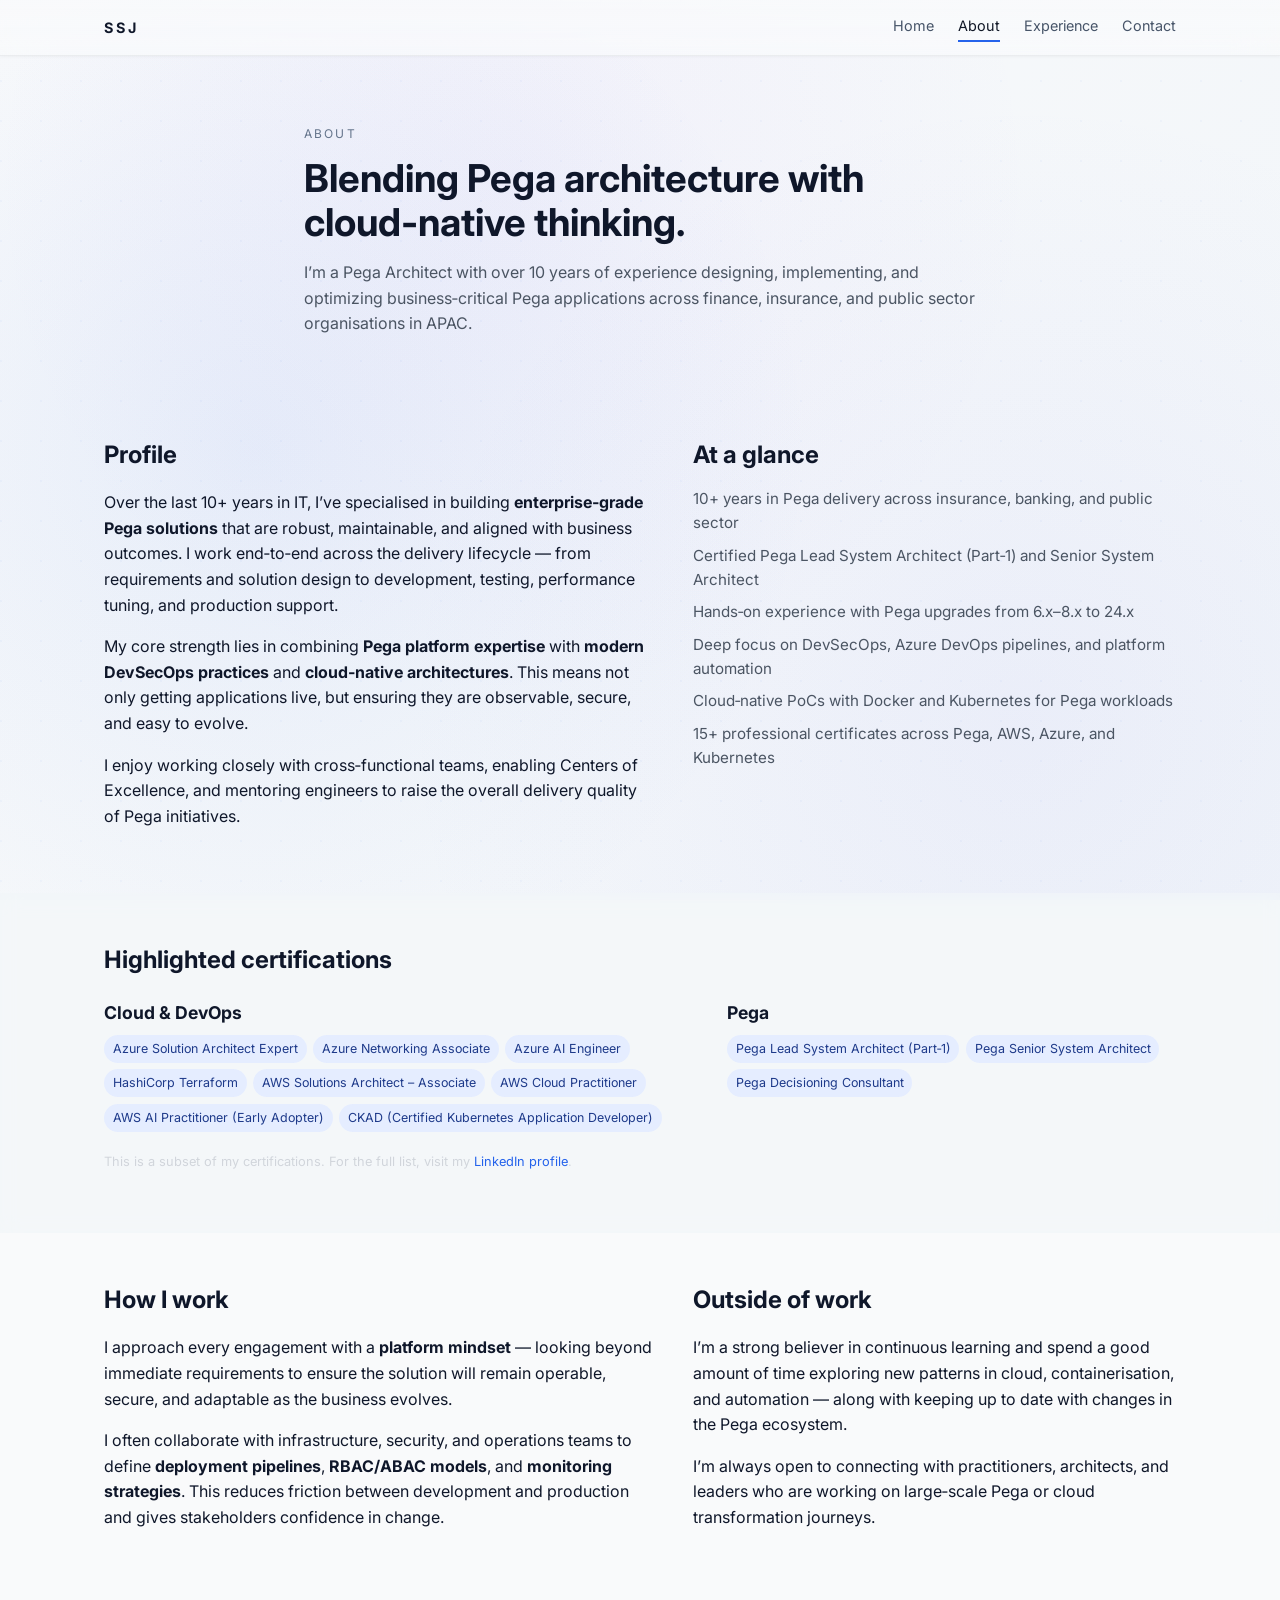
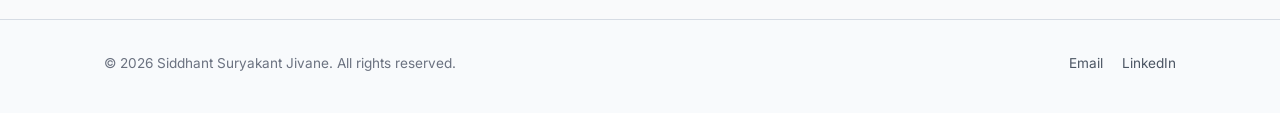
==== about.html @ ede344cb "Add files via upload ok" ====
<!DOCTYPE html>
<html lang="en">
  <head>
    <meta charset="UTF-8" />
    <meta name="viewport" content="width=device-width, initial-scale=1.0" />
    <title>About | Siddhant Suryakant Jivane</title>
    <meta
      name="description"
      content="Learn more about Siddhant Suryakant Jivane, a Pega Architect specializing in enterprise Pega, DevSecOps, and cloud-native architectures."
    />
    <link rel="icon" type="image/png" href="assets/favicon.png" />
    <link rel="preconnect" href="https://fonts.googleapis.com" />
    <link rel="preconnect" href="https://fonts.gstatic.com" crossorigin />
    <link
      href="https://fonts.googleapis.com/css2?family=Inter:wght@300;400;500;600;700&display=swap"
      rel="stylesheet"
    />
    <link rel="stylesheet" href="styles.css" />
  </head>
  <body>
    <header class="site-header">
      <div class="container nav-container">
        <a href="index.html" class="logo">SSJ</a>
        <nav class="nav">
          <a href="index.html" class="nav-link">Home</a>
          <a href="about.html" class="nav-link active">About</a>
          <a href="experience.html" class="nav-link">Experience</a>
          <a href="contact.html" class="nav-link">Contact</a>
        </nav>
      </div>
    </header>

    <main>
      <section class="page-hero">
        <div class="container narrow">
          <p class="eyebrow">About</p>
          <h1>Blending Pega architecture with cloud‑native thinking.</h1>
          <p class="lead">
            I’m a Pega Architect with over 10 years of experience designing, implementing,
            and optimizing business‑critical Pega applications across finance, insurance,
            and public sector organisations in APAC.
          </p>
        </div>
      </section>

      <section class="section">
        <div class="container two-column">
          <div>
            <h2>Profile</h2>
            <p>
              Over the last 10+ years in IT, I’ve specialised in building
              <strong>enterprise‑grade Pega solutions</strong> that are robust,
              maintainable, and aligned with business outcomes. I work end‑to‑end across
              the delivery lifecycle — from requirements and solution design to
              development, testing, performance tuning, and production support.
            </p>
            <p>
              My core strength lies in combining <strong>Pega platform expertise</strong>
              with <strong>modern DevSecOps practices</strong> and
              <strong>cloud‑native architectures</strong>. This means not only getting
              applications live, but ensuring they are observable, secure, and easy to
              evolve.
            </p>
            <p>
              I enjoy working closely with cross‑functional teams, enabling Centers of
              Excellence, and mentoring engineers to raise the overall delivery quality of
              Pega initiatives.
            </p>
          </div>
          <div>
            <h2>At a glance</h2>
            <ul class="key-list">
              <li>10+ years in Pega delivery across insurance, banking, and public sector</li>
              <li>Certified Pega Lead System Architect (Part‑1) and Senior System Architect</li>
              <li>Hands‑on experience with Pega upgrades from 6.x–8.x to 24.x</li>
              <li>Deep focus on DevSecOps, Azure DevOps pipelines, and platform automation</li>
              <li>Cloud‑native PoCs with Docker and Kubernetes for Pega workloads</li>
              <li>15+ professional certificates across Pega, AWS, Azure, and Kubernetes</li>
            </ul>
          </div>
        </div>
      </section>

      <section class="section section-alt">
        <div class="container">
          <h2>Highlighted certifications</h2>
          <div class="badge-grid">
            <div class="badge-group">
              <h3>Cloud & DevOps</h3>
              <ul class="badge-list">
                <li>Azure Solution Architect Expert</li>
                <li>Azure Networking Associate</li>
                <li>Azure AI Engineer</li>
                <li>HashiCorp Terraform</li>
                <li>AWS Solutions Architect – Associate</li>
                <li>AWS Cloud Practitioner</li>
                <li>AWS AI Practitioner (Early Adopter)</li>
                <li>CKAD (Certified Kubernetes Application Developer)</li>
              </ul>
            </div>
            <div class="badge-group">
              <h3>Pega</h3>
              <ul class="badge-list">
                <li>Pega Lead System Architect (Part‑1)</li>
                <li>Pega Senior System Architect</li>
                <li>Pega Decisioning Consultant</li>
              </ul>
            </div>
          </div>
          <p class="small-note">
            This is a subset of my certifications. For the full list, visit my
            <a
              href="https://www.linkedin.com/in/siddhant-suryakant-jivane-pega-cloud/"
              target="_blank"
              rel="noreferrer"
              >LinkedIn profile</a
            >.
          </p>
        </div>
      </section>

      <section class="section">
        <div class="container two-column">
          <div>
            <h2>How I work</h2>
            <p>
              I approach every engagement with a <strong>platform mindset</strong> —
              looking beyond immediate requirements to ensure the solution will remain
              operable, secure, and adaptable as the business evolves.
            </p>
            <p>
              I often collaborate with infrastructure, security, and operations teams to
              define <strong>deployment pipelines</strong>, <strong>RBAC/ABAC models</strong>,
              and <strong>monitoring strategies</strong>. This reduces friction between
              development and production and gives stakeholders confidence in change.
            </p>
          </div>
          <div>
            <h2>Outside of work</h2>
            <p>
              I’m a strong believer in continuous learning and spend a good amount of time
              exploring new patterns in cloud, containerisation, and automation — along
              with keeping up to date with changes in the Pega ecosystem.
            </p>
            <p>
              I’m always open to connecting with practitioners, architects, and leaders who
              are working on large‑scale Pega or cloud transformation journeys.
            </p>
          </div>
        </div>
      </section>
    </main>

    <footer class="site-footer">
      <div class="container footer-content">
        <p>© <span id="year"></span> Siddhant Suryakant Jivane. All rights reserved.</p>
        <div class="footer-links">
          <a href="mailto:siddhant1jivane@gmail.com" class="footer-link">Email</a>
          <a
            href="https://www.linkedin.com/in/siddhant-suryakant-jivane-pega-cloud/"
            target="_blank"
            rel="noreferrer"
            class="footer-link"
            >LinkedIn</a
          >
        </div>
      </div>
      <script>
        document.getElementById("year").textContent = new Date().getFullYear();
      </script>
    </footer>
    <script src="animations.js"></script>
  </body>
  </html>
---- styles.css ----
*,
*::before,
*::after {
  box-sizing: border-box;
}

html {
  scroll-behavior: smooth;
}

html,
body {
  margin: 0;
  padding: 0;
}

/* Respect user's motion preferences */
@media (prefers-reduced-motion: reduce) {
  *,
  *::before,
  *::after {
    animation-duration: 0.01ms !important;
    animation-iteration-count: 1 !important;
    transition-duration: 0.01ms !important;
  }
  
  html {
    scroll-behavior: auto;
  }
  
  body::before,
  body::after {
    animation: none !important;
  }
}

body {
  font-family: 'Inter', system-ui, -apple-system, BlinkMacSystemFont, 'Segoe UI',
    sans-serif;
  color: #0f172a;
  background-color: #f9fafb;
  line-height: 1.6;
  position: relative;
  overflow-x: hidden;
}

/* Animated gradient mesh background */
body::before {
  content: '';
  position: fixed;
  top: 0;
  left: 0;
  width: 100%;
  height: 100%;
  z-index: -1;
  background: 
    radial-gradient(circle at 20% 50%, rgba(37, 99, 235, 0.08) 0%, transparent 50%),
    radial-gradient(circle at 80% 80%, rgba(99, 102, 241, 0.06) 0%, transparent 50%),
    radial-gradient(circle at 40% 20%, rgba(139, 92, 246, 0.05) 0%, transparent 50%),
    linear-gradient(135deg, #f9fafb 0%, #f1f5f9 100%);
  background-size: 100% 100%;
  animation: gradientShift 15s ease infinite;
  opacity: 1;
}

@keyframes gradientShift {
  0%, 100% {
    background-position: 0% 50%;
  }
  50% {
    background-position: 100% 50%;
  }
}

/* Subtle animated dots pattern overlay */
body::after {
  content: '';
  position: fixed;
  top: 0;
  left: 0;
  width: 100%;
  height: 100%;
  z-index: -1;
  background-image: 
    radial-gradient(circle at 1px 1px, rgba(37, 99, 235, 0.03) 1px, transparent 0);
  background-size: 40px 40px;
  animation: patternMove 20s linear infinite;
  pointer-events: none;
}

@keyframes patternMove {
  0% {
    transform: translate(0, 0);
  }
  100% {
    transform: translate(40px, 40px);
  }
}

a {
  color: #2563eb;
  text-decoration: none;
}

a:hover {
  text-decoration: underline;
}

.container {
  max-width: 1120px;
  margin: 0 auto;
  padding: 0 1.5rem;
}

.site-header {
  position: sticky;
  top: 0;
  z-index: 20;
  backdrop-filter: blur(20px) saturate(180%);
  background: linear-gradient(to bottom, rgba(249, 250, 251, 0.85), rgba(249, 250, 251, 0.75));
  border-bottom: 1px solid rgba(15, 23, 42, 0.06);
  animation: slideInLeft 0.5s ease-out;
  box-shadow: 0 1px 3px rgba(15, 23, 42, 0.04);
}

.nav-container {
  display: flex;
  align-items: center;
  justify-content: space-between;
  padding: 0.85rem 1.5rem;
}

.logo {
  font-weight: 700;
  letter-spacing: 0.2em;
  font-size: 0.9rem;
  text-transform: uppercase;
  color: #0f172a;
  transition: transform 0.2s ease-out, color 0.2s ease-out;
  text-decoration: none;
}

.logo:hover {
  transform: scale(1.05);
  color: #2563eb;
}

.nav {
  display: flex;
  align-items: center;
  gap: 1.5rem;
}

.nav-link {
  font-size: 0.9rem;
  color: #475569;
  padding-bottom: 0.2rem;
  border-bottom: 2px solid transparent;
  transition: color 0.2s ease-out, border-color 0.2s ease-out;
  position: relative;
}

.nav-link:hover {
  color: #111827;
}

.nav-link.active {
  color: #111827;
  border-bottom-color: #2563eb;
}

.hero {
  padding: 4.5rem 0 3.5rem;
  animation: fadeIn 0.8s ease-out;
}

.hero-grid {
  display: grid;
  grid-template-columns: minmax(0, 3fr) minmax(0, 2.3fr);
  gap: 3rem;
  align-items: flex-start;
}

.eyebrow {
  text-transform: uppercase;
  font-size: 0.75rem;
  letter-spacing: 0.18em;
  color: #64748b;
  margin-bottom: 0.75rem;
}

h1,
h2,
h3 {
  margin: 0 0 0.8rem;
  color: #0f172a;
}

h1 {
  font-size: clamp(2.1rem, 3vw, 2.8rem);
  line-height: 1.15;
}

h2 {
  font-size: 1.5rem;
}

h3 {
  font-size: 1.1rem;
}

.accent {
  color: #2563eb;
}

.hero-subtitle {
  margin-top: 0.8rem;
  color: #4b5563;
}

.hero-avatar-row {
  margin-bottom: 1rem;
}

.avatar {
  width: 112px;
  height: 112px;
  border-radius: 999px;
  border: 3px solid #e5e7eb;
  box-shadow: 0 14px 30px rgba(15, 23, 42, 0.28);
  object-fit: cover;
  animation: scaleIn 0.6s ease-out 0.2s forwards;
  opacity: 0;
  transition: transform 0.3s ease-out, box-shadow 0.3s ease-out;
}

.avatar:hover {
  transform: scale(1.05);
  box-shadow: 0 18px 40px rgba(15, 23, 42, 0.35);
}

.hero-actions {
  margin-top: 1.7rem;
  display: flex;
  flex-wrap: wrap;
  gap: 0.85rem;
}

/* Animation keyframes */
@keyframes fadeInUp {
  from {
    opacity: 0;
    transform: translateY(20px);
  }
  to {
    opacity: 1;
    transform: translateY(0);
  }
}

@keyframes fadeIn {
  from {
    opacity: 0;
  }
  to {
    opacity: 1;
  }
}

@keyframes slideInLeft {
  from {
    opacity: 0;
    transform: translateX(-20px);
  }
  to {
    opacity: 1;
    transform: translateX(0);
  }
}

@keyframes scaleIn {
  from {
    opacity: 0;
    transform: scale(0.95);
  }
  to {
    opacity: 1;
    transform: scale(1);
  }
}

/* Animation classes */
.fade-in-up {
  animation: fadeInUp 0.6s ease-out forwards;
  opacity: 0;
}

.fade-in {
  animation: fadeIn 0.5s ease-out forwards;
  opacity: 0;
}

.slide-in-left {
  animation: slideInLeft 0.5s ease-out forwards;
  opacity: 0;
}

.scale-in {
  animation: scaleIn 0.4s ease-out forwards;
  opacity: 0;
}

/* Scroll-triggered animations */
.animate-on-scroll {
  opacity: 0;
  transform: translateY(30px);
  transition: opacity 0.6s ease-out, transform 0.6s ease-out;
}

.animate-on-scroll.animated {
  opacity: 1;
  transform: translateY(0);
}

/* Stagger delay for grid items */
.animate-on-scroll.delay-1 { transition-delay: 0.1s; }
.animate-on-scroll.delay-2 { transition-delay: 0.2s; }
.animate-on-scroll.delay-3 { transition-delay: 0.3s; }
.animate-on-scroll.delay-4 { transition-delay: 0.4s; }
.animate-on-scroll.delay-5 { transition-delay: 0.5s; }
.animate-on-scroll.delay-6 { transition-delay: 0.6s; }

.btn {
  display: inline-flex;
  align-items: center;
  justify-content: center;
  border-radius: 999px;
  padding: 0.65rem 1.5rem;
  font-size: 0.9rem;
  font-weight: 500;
  border: 1px solid transparent;
  cursor: pointer;
  transition: all 0.3s cubic-bezier(0.4, 0, 0.2, 1);
}

.btn.primary {
  background: linear-gradient(135deg, #2563eb, #1d4ed8);
  color: #f9fafb;
  box-shadow: 0 12px 30px rgba(37, 99, 235, 0.35);
}

.btn.primary:hover {
  box-shadow: 0 18px 40px rgba(37, 99, 235, 0.4);
  transform: translateY(-2px) scale(1.02);
}

.btn.primary:active {
  transform: translateY(0) scale(0.98);
}

.btn.ghost {
  background-color: transparent;
  border-color: rgba(148, 163, 184, 0.6);
  color: #111827;
}

.btn.ghost:hover {
  background-color: rgba(148, 163, 184, 0.12);
  transform: translateY(-1px);
  border-color: rgba(148, 163, 184, 0.8);
}

.btn.ghost:active {
  transform: translateY(0);
}

.btn.full-width {
  width: 100%;
}

.hero-meta {
  margin-top: 1.5rem;
  display: flex;
  flex-wrap: wrap;
  gap: 1.5rem;
  font-size: 0.85rem;
  color: #6b7280;
}

.hero-panel {
  display: flex;
  flex-direction: column;
  gap: 1.25rem;
}

.hero-card {
  background-color: #0f172a;
  color: #e5e7eb;
  border-radius: 1.25rem;
  padding: 1.4rem 1.6rem;
  box-shadow: 0 20px 40px rgba(15, 23, 42, 0.5);
  transition: transform 0.3s ease-out, box-shadow 0.3s ease-out;
  animation: fadeInUp 0.6s ease-out forwards;
  opacity: 0;
}

.hero-card:nth-child(1) {
  animation-delay: 0.3s;
}

.hero-card:nth-child(2) {
  animation-delay: 0.5s;
}

.hero-card:hover {
  transform: translateY(-4px);
  box-shadow: 0 24px 50px rgba(15, 23, 42, 0.6);
}

.hero-card h2,
.hero-card h3 {
  color: #e5e7eb;
  margin-bottom: 0.75rem;
}

.hero-card-accent {
  background: radial-gradient(circle at top left, #1d4ed8, #0f172a);
}

.stack-list {
  list-style: none;
  padding: 0;
  margin: 0;
  font-size: 0.85rem;
}

.stack-list li + li {
  margin-top: 0.4rem;
}

.badge-list {
  list-style: none;
  padding: 0;
  margin: 0.2rem 0 0.75rem;
  display: flex;
  flex-wrap: wrap;
  gap: 0.4rem;
}

.badge-list li {
  font-size: 0.78rem;
  padding: 0.25rem 0.55rem;
  border-radius: 999px;
  background-color: rgba(15, 23, 42, 0.22);
  color: #e5e7eb;
  transition: transform 0.2s ease-out, background-color 0.2s ease-out;
  display: inline-block;
}

.badge-list li:hover {
  transform: scale(1.08);
  background-color: rgba(15, 23, 42, 0.3);
}

.hero-card-accent .badge-list li {
  background-color: rgba(15, 23, 42, 0.35);
}

.small-note {
  font-size: 0.8rem;
  color: #d1d5db;
  margin-top: 0.5rem;
}

.section {
  padding: 3rem 0;
}

.section-alt {
  background-color: rgba(241, 245, 249, 0.6);
  backdrop-filter: blur(10px);
  position: relative;
}

.section-header {
  max-width: 640px;
  margin-bottom: 2rem;
}

.section-header p {
  color: #4b5563;
}

.grid-3 {
  display: grid;
  grid-template-columns: repeat(3, minmax(0, 1fr));
  gap: 1.5rem;
  margin-bottom: 1.5rem;
}

.card {
  background-color: rgba(255, 255, 255, 0.85);
  backdrop-filter: blur(10px);
  border-radius: 1rem;
  padding: 1.4rem 1.5rem;
  border: 1px solid rgba(148, 163, 184, 0.3);
  box-shadow: 0 10px 30px rgba(15, 23, 42, 0.04);
  transition: transform 0.3s ease-out, box-shadow 0.3s ease-out, border-color 0.3s ease-out, background-color 0.3s ease-out;
}

.card:hover {
  transform: translateY(-4px);
  box-shadow: 0 16px 40px rgba(15, 23, 42, 0.08);
  border-color: rgba(148, 163, 184, 0.5);
  background-color: rgba(255, 255, 255, 0.95);
}

.card p {
  margin: 0;
  color: #4b5563;
}

.stack-grid {
  display: grid;
  grid-template-columns: repeat(3, minmax(0, 1fr));
  gap: 1rem;
}

.stack-column {
  background-color: rgba(255, 255, 255, 0.85);
  backdrop-filter: blur(10px);
  border-radius: 0.9rem;
  padding: 1rem 1.1rem;
  border: 1px solid rgba(148, 163, 184, 0.35);
  transition: transform 0.3s ease-out, box-shadow 0.3s ease-out, border-color 0.3s ease-out, background-color 0.3s ease-out;
}

.stack-column:hover {
  transform: translateY(-2px);
  box-shadow: 0 8px 24px rgba(15, 23, 42, 0.06);
  border-color: rgba(148, 163, 184, 0.5);
  background-color: rgba(255, 255, 255, 0.95);
}

.stack-column p {
  margin: 0;
  font-size: 0.9rem;
  color: #4b5563;
}

.cta {
  display: flex;
  align-items: center;
  justify-content: space-between;
  gap: 1.5rem;
  background: radial-gradient(circle at top left, #2563eb, #1e40af);
  color: #e5e7eb;
  border-radius: 1.4rem;
  padding: 1.8rem 2rem;
  box-shadow: 0 24px 50px rgba(30, 64, 175, 0.6);
  transition: transform 0.3s ease-out, box-shadow 0.3s ease-out;
}

.cta:hover {
  transform: translateY(-2px);
  box-shadow: 0 28px 60px rgba(30, 64, 175, 0.7);
}

.cta h2 {
  color: #f9fafb;
}

.cta p {
  color: #e5e7eb;
  margin: 0.4rem 0 0;
}

.cta-actions {
  display: flex;
  flex-direction: column;
  gap: 0.6rem;
}

.page-hero {
  padding: 3.5rem 0 2.2rem;
  animation: fadeInUp 0.6s ease-out;
}

.page-hero .lead {
  color: #4b5563;
}

.narrow {
  max-width: 720px;
}

.two-column {
  display: grid;
  grid-template-columns: minmax(0, 1.25fr) minmax(0, 1.1fr);
  gap: 2.5rem;
  align-items: flex-start;
}

.key-list {
  list-style: none;
  padding: 0;
  margin: 0;
  color: #4b5563;
  font-size: 0.95rem;
}

.key-list li + li {
  margin-top: 0.5rem;
}

.badge-grid {
  display: grid;
  grid-template-columns: minmax(0, 2fr) minmax(0, 1.5fr);
  gap: 1.5rem;
  margin-top: 1.2rem;
}

.badge-group h3 {
  margin-bottom: 0.5rem;
}

.badge-group .badge-list li {
  background-color: #e5edff;
  color: #1e3a8a;
  transition: transform 0.2s ease-out, background-color 0.2s ease-out;
}

.badge-group .badge-list li:hover {
  transform: scale(1.08);
  background-color: #dbeafe;
}

.timeline {
  border-left: 2px solid rgba(148, 163, 184, 0.7);
  margin-left: 0.4rem;
  padding-left: 1.6rem;
  display: flex;
  flex-direction: column;
  gap: 1.8rem;
}

.timeline-item {
  position: relative;
  transition: transform 0.3s ease-out;
}

.timeline-item:hover {
  transform: translateX(4px);
}

.timeline-item::before {
  content: '';
  position: absolute;
  left: -1.74rem;
  top: 0.35rem;
  width: 10px;
  height: 10px;
  border-radius: 999px;
  background-color: #2563eb;
  box-shadow: 0 0 0 4px rgba(37, 99, 235, 0.2);
  transition: transform 0.3s ease-out, box-shadow 0.3s ease-out;
}

.timeline-item:hover::before {
  transform: scale(1.3);
  box-shadow: 0 0 0 6px rgba(37, 99, 235, 0.3);
}

.timeline-meta h2 {
  font-size: 1.1rem;
}

.company {
  font-size: 0.95rem;
  color: #374151;
  margin: 0;
}

.duration {
  font-size: 0.85rem;
  color: #6b7280;
  margin: 0.15rem 0 0.5rem;
}

.timeline-content ul {
  margin: 0.2rem 0 0;
  padding-left: 1.1rem;
  color: #4b5563;
}

.timeline-content li + li {
  margin-top: 0.35rem;
}

.education-grid {
  display: grid;
  grid-template-columns: minmax(0, 1.3fr) minmax(0, 1fr);
  gap: 1.2rem;
}

.education-meta {
  margin-top: 0.4rem;
  font-size: 0.85rem;
  color: #6b7280;
}

.contact-list {
  list-style: none;
  padding: 0;
  margin: 0 0 1rem;
}

.contact-list li {
  margin-bottom: 0.7rem;
  font-size: 0.95rem;
}

.label {
  display: block;
  font-size: 0.8rem;
  text-transform: uppercase;
  letter-spacing: 0.16em;
  color: #94a3b8;
  margin-bottom: 0.15rem;
}

.contact-form {
  background-color: rgba(255, 255, 255, 0.85);
  backdrop-filter: blur(10px);
  border-radius: 1rem;
  padding: 1.6rem 1.8rem;
  border: 1px solid rgba(148, 163, 184, 0.4);
  box-shadow: 0 12px 30px rgba(15, 23, 42, 0.06);
  transition: background-color 0.3s ease-out;
}

.contact-form:hover {
  background-color: rgba(255, 255, 255, 0.95);
}

.form-field {
  margin-bottom: 1rem;
}

.form-field label {
  display: block;
  font-size: 0.85rem;
  font-weight: 500;
  color: #374151;
  margin-bottom: 0.25rem;
}

.form-field input,
.form-field textarea {
  width: 100%;
  border-radius: 0.7rem;
  border: 1px solid rgba(148, 163, 184, 0.8);
  padding: 0.55rem 0.75rem;
  font-family: inherit;
  font-size: 0.9rem;
  outline: none;
  transition: border-color 0.15s ease-out, box-shadow 0.15s ease-out;
}

.form-field input:focus,
.form-field textarea:focus {
  border-color: #2563eb;
  box-shadow: 0 0 0 3px rgba(37, 99, 235, 0.15);
  transform: translateY(-1px);
}

.form-field input,
.form-field textarea {
  transition: border-color 0.2s ease-out, box-shadow 0.2s ease-out, transform 0.2s ease-out;
}

.form-hint {
  font-size: 0.8rem;
  color: #6b7280;
  margin-top: 0.5rem;
}

.site-footer {
  border-top: 1px solid rgba(148, 163, 184, 0.35);
  padding: 1.25rem 0 1.5rem;
  background-color: #f8fafc;
  margin-top: 1.5rem;
}

.footer-content {
  display: flex;
  align-items: center;
  justify-content: space-between;
  gap: 1rem;
  font-size: 0.85rem;
  color: #6b7280;
}

.footer-links {
  display: flex;
  gap: 1.2rem;
}

.footer-link {
  color: #4b5563;
}

.footer-link:hover {
  color: #111827;
}

@media (max-width: 900px) {
  .hero-grid {
    grid-template-columns: minmax(0, 1fr);
  }

  .hero-panel {
    order: -1;
  }

  .grid-3 {
    grid-template-columns: repeat(2, minmax(0, 1fr));
  }

  .stack-grid {
    grid-template-columns: repeat(2, minmax(0, 1fr));
  }

  .badge-grid {
    grid-template-columns: minmax(0, 1fr);
  }

  .two-column {
    grid-template-columns: minmax(0, 1fr);
  }

  .cta {
    flex-direction: column;
    align-items: flex-start;
  }
}

@media (max-width: 640px) {
  .nav-container {
    padding-inline: 1.1rem;
  }

  .nav {
    gap: 0.9rem;
  }

  .hero {
    padding-top: 3.2rem;
  }

  .section {
    padding: 2.2rem 0;
  }

  .grid-3 {
    grid-template-columns: minmax(0, 1fr);
  }

  .stack-grid {
    grid-template-columns: minmax(0, 1fr);
  }

  .education-grid {
    grid-template-columns: minmax(0, 1fr);
  }

  .cta {
    padding: 1.4rem 1.5rem;
  }

  .contact-form {
    padding-inline: 1.2rem;
  }

  .footer-content {
    flex-direction: column;
    align-items: flex-start;
  }
}
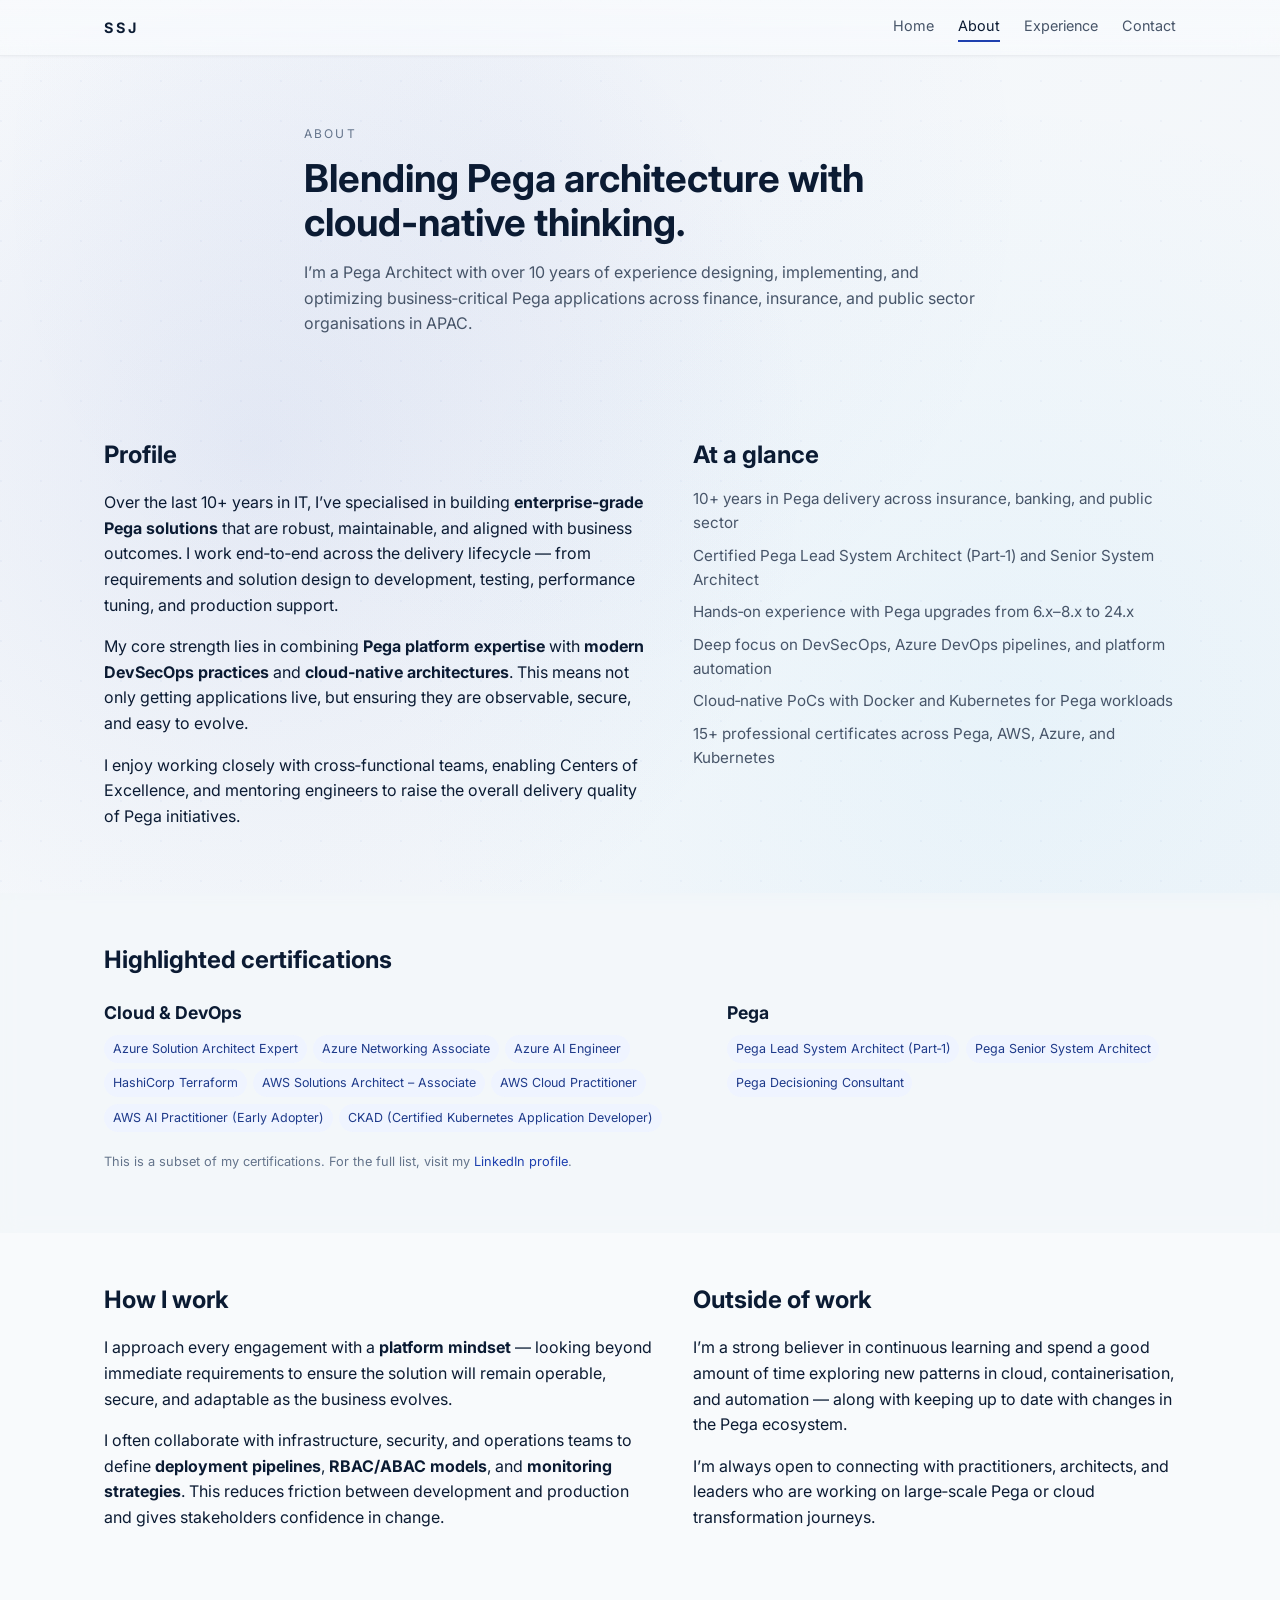
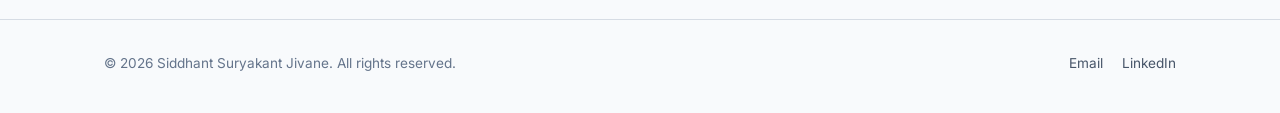
==== commit 6a937ee0: "Add files via upload" ====
--- a/about.html
+++ b/about.html
@@ -1,176 +1,190 @@
-<!DOCTYPE html>
-<html lang="en">
-  <head>
-    <meta charset="UTF-8" />
-    <meta name="viewport" content="width=device-width, initial-scale=1.0" />
-    <title>About | Siddhant Suryakant Jivane</title>
-    <meta
-      name="description"
-      content="Learn more about Siddhant Suryakant Jivane, a Pega Architect specializing in enterprise Pega, DevSecOps, and cloud-native architectures."
-    />
-    <link rel="icon" type="image/png" href="assets/favicon.png" />
-    <link rel="preconnect" href="https://fonts.googleapis.com" />
-    <link rel="preconnect" href="https://fonts.gstatic.com" crossorigin />
-    <link
-      href="https://fonts.googleapis.com/css2?family=Inter:wght@300;400;500;600;700&display=swap"
-      rel="stylesheet"
-    />
-    <link rel="stylesheet" href="styles.css" />
-  </head>
-  <body>
-    <header class="site-header">
-      <div class="container nav-container">
-        <a href="index.html" class="logo">SSJ</a>
-        <nav class="nav">
-          <a href="index.html" class="nav-link">Home</a>
-          <a href="about.html" class="nav-link active">About</a>
-          <a href="experience.html" class="nav-link">Experience</a>
-          <a href="contact.html" class="nav-link">Contact</a>
-        </nav>
-      </div>
-    </header>
-
-    <main>
-      <section class="page-hero">
-        <div class="container narrow">
-          <p class="eyebrow">About</p>
-          <h1>Blending Pega architecture with cloud‑native thinking.</h1>
-          <p class="lead">
-            I’m a Pega Architect with over 10 years of experience designing, implementing,
-            and optimizing business‑critical Pega applications across finance, insurance,
-            and public sector organisations in APAC.
-          </p>
-        </div>
-      </section>
-
-      <section class="section">
-        <div class="container two-column">
-          <div>
-            <h2>Profile</h2>
-            <p>
-              Over the last 10+ years in IT, I’ve specialised in building
-              <strong>enterprise‑grade Pega solutions</strong> that are robust,
-              maintainable, and aligned with business outcomes. I work end‑to‑end across
-              the delivery lifecycle — from requirements and solution design to
-              development, testing, performance tuning, and production support.
-            </p>
-            <p>
-              My core strength lies in combining <strong>Pega platform expertise</strong>
-              with <strong>modern DevSecOps practices</strong> and
-              <strong>cloud‑native architectures</strong>. This means not only getting
-              applications live, but ensuring they are observable, secure, and easy to
-              evolve.
-            </p>
-            <p>
-              I enjoy working closely with cross‑functional teams, enabling Centers of
-              Excellence, and mentoring engineers to raise the overall delivery quality of
-              Pega initiatives.
-            </p>
-          </div>
-          <div>
-            <h2>At a glance</h2>
-            <ul class="key-list">
-              <li>10+ years in Pega delivery across insurance, banking, and public sector</li>
-              <li>Certified Pega Lead System Architect (Part‑1) and Senior System Architect</li>
-              <li>Hands‑on experience with Pega upgrades from 6.x–8.x to 24.x</li>
-              <li>Deep focus on DevSecOps, Azure DevOps pipelines, and platform automation</li>
-              <li>Cloud‑native PoCs with Docker and Kubernetes for Pega workloads</li>
-              <li>15+ professional certificates across Pega, AWS, Azure, and Kubernetes</li>
-            </ul>
-          </div>
-        </div>
-      </section>
-
-      <section class="section section-alt">
-        <div class="container">
-          <h2>Highlighted certifications</h2>
-          <div class="badge-grid">
-            <div class="badge-group">
-              <h3>Cloud & DevOps</h3>
-              <ul class="badge-list">
-                <li>Azure Solution Architect Expert</li>
-                <li>Azure Networking Associate</li>
-                <li>Azure AI Engineer</li>
-                <li>HashiCorp Terraform</li>
-                <li>AWS Solutions Architect – Associate</li>
-                <li>AWS Cloud Practitioner</li>
-                <li>AWS AI Practitioner (Early Adopter)</li>
-                <li>CKAD (Certified Kubernetes Application Developer)</li>
-              </ul>
-            </div>
-            <div class="badge-group">
-              <h3>Pega</h3>
-              <ul class="badge-list">
-                <li>Pega Lead System Architect (Part‑1)</li>
-                <li>Pega Senior System Architect</li>
-                <li>Pega Decisioning Consultant</li>
-              </ul>
-            </div>
-          </div>
-          <p class="small-note">
-            This is a subset of my certifications. For the full list, visit my
-            <a
-              href="https://www.linkedin.com/in/siddhant-suryakant-jivane-pega-cloud/"
-              target="_blank"
-              rel="noreferrer"
-              >LinkedIn profile</a
-            >.
-          </p>
-        </div>
-      </section>
-
-      <section class="section">
-        <div class="container two-column">
-          <div>
-            <h2>How I work</h2>
-            <p>
-              I approach every engagement with a <strong>platform mindset</strong> —
-              looking beyond immediate requirements to ensure the solution will remain
-              operable, secure, and adaptable as the business evolves.
-            </p>
-            <p>
-              I often collaborate with infrastructure, security, and operations teams to
-              define <strong>deployment pipelines</strong>, <strong>RBAC/ABAC models</strong>,
-              and <strong>monitoring strategies</strong>. This reduces friction between
-              development and production and gives stakeholders confidence in change.
-            </p>
-          </div>
-          <div>
-            <h2>Outside of work</h2>
-            <p>
-              I’m a strong believer in continuous learning and spend a good amount of time
-              exploring new patterns in cloud, containerisation, and automation — along
-              with keeping up to date with changes in the Pega ecosystem.
-            </p>
-            <p>
-              I’m always open to connecting with practitioners, architects, and leaders who
-              are working on large‑scale Pega or cloud transformation journeys.
-            </p>
-          </div>
-        </div>
-      </section>
-    </main>
-
-    <footer class="site-footer">
-      <div class="container footer-content">
-        <p>© <span id="year"></span> Siddhant Suryakant Jivane. All rights reserved.</p>
-        <div class="footer-links">
-          <a href="mailto:siddhant1jivane@gmail.com" class="footer-link">Email</a>
-          <a
-            href="https://www.linkedin.com/in/siddhant-suryakant-jivane-pega-cloud/"
-            target="_blank"
-            rel="noreferrer"
-            class="footer-link"
-            >LinkedIn</a
-          >
-        </div>
-      </div>
-      <script>
-        document.getElementById("year").textContent = new Date().getFullYear();
-      </script>
-    </footer>
-    <script src="animations.js"></script>
-  </body>
-  </html>
-
-
+<!DOCTYPE html>
+<html lang="en">
+  <head>
+    <meta charset="UTF-8" />
+    <meta name="viewport" content="width=device-width, initial-scale=1.0" />
+    <title>About | Siddhant Suryakant Jivane</title>
+    <meta
+      name="description"
+      content="Learn more about Siddhant Suryakant Jivane, a Pega Architect specializing in enterprise Pega, DevSecOps, and cloud-native architectures."
+    />
+    <link rel="canonical" href="https://YOUR-DOMAIN.com/about.html" />
+    <meta name="theme-color" content="#0b1b33" />
+    <meta property="og:type" content="website" />
+    <meta property="og:site_name" content="Siddhant Suryakant Jivane" />
+    <meta property="og:title" content="About | Siddhant Suryakant Jivane" />
+    <meta property="og:description" content="Learn more about Siddhant Suryakant Jivane, a Pega Architect specializing in enterprise Pega, DevSecOps, and cloud-native architectures." />
+    <meta property="og:url" content="https://YOUR-DOMAIN.com/about.html" />
+    <meta property="og:image" content="https://YOUR-DOMAIN.com/assets/og-image.jpg" />
+    <meta property="og:image:alt" content="Portrait of Siddhant Suryakant Jivane" />
+    <meta name="twitter:card" content="summary" />
+    <meta name="twitter:title" content="About | Siddhant Suryakant Jivane" />
+    <meta name="twitter:description" content="Learn more about Siddhant Suryakant Jivane, a Pega Architect specializing in enterprise Pega, DevSecOps, and cloud-native architectures." />
+    <meta name="twitter:image" content="https://YOUR-DOMAIN.com/assets/og-image.jpg" />
+    <link rel="icon" type="image/png" sizes="32x32" href="assets/favicon-32.png" />
+    <link rel="apple-touch-icon" href="assets/apple-touch-icon.png" />
+    <link rel="preconnect" href="https://fonts.googleapis.com" />
+    <link rel="preconnect" href="https://fonts.gstatic.com" crossorigin />
+    <link
+      href="https://fonts.googleapis.com/css2?family=Inter:wght@300;400;500;600;700&display=swap"
+      rel="stylesheet"
+    />
+    <link rel="stylesheet" href="styles.css" />
+  </head>
+  <body>
+    <header class="site-header">
+      <div class="container nav-container">
+        <a href="index.html" class="logo">SSJ</a>
+        <nav class="nav">
+          <a href="index.html" class="nav-link">Home</a>
+          <a href="about.html" class="nav-link active">About</a>
+          <a href="experience.html" class="nav-link">Experience</a>
+          <a href="contact.html" class="nav-link">Contact</a>
+        </nav>
+      </div>
+    </header>
+
+    <main>
+      <section class="page-hero">
+        <div class="container narrow">
+          <p class="eyebrow">About</p>
+          <h1>Blending Pega architecture with cloud‑native thinking.</h1>
+          <p class="lead">
+            I’m a Pega Architect with over 10 years of experience designing, implementing,
+            and optimizing business‑critical Pega applications across finance, insurance,
+            and public sector organisations in APAC.
+          </p>
+        </div>
+      </section>
+
+      <section class="section">
+        <div class="container two-column">
+          <div>
+            <h2>Profile</h2>
+            <p>
+              Over the last 10+ years in IT, I’ve specialised in building
+              <strong>enterprise‑grade Pega solutions</strong> that are robust,
+              maintainable, and aligned with business outcomes. I work end‑to‑end across
+              the delivery lifecycle — from requirements and solution design to
+              development, testing, performance tuning, and production support.
+            </p>
+            <p>
+              My core strength lies in combining <strong>Pega platform expertise</strong>
+              with <strong>modern DevSecOps practices</strong> and
+              <strong>cloud‑native architectures</strong>. This means not only getting
+              applications live, but ensuring they are observable, secure, and easy to
+              evolve.
+            </p>
+            <p>
+              I enjoy working closely with cross‑functional teams, enabling Centers of
+              Excellence, and mentoring engineers to raise the overall delivery quality of
+              Pega initiatives.
+            </p>
+          </div>
+          <div>
+            <h2>At a glance</h2>
+            <ul class="key-list">
+              <li>10+ years in Pega delivery across insurance, banking, and public sector</li>
+              <li>Certified Pega Lead System Architect (Part‑1) and Senior System Architect</li>
+              <li>Hands‑on experience with Pega upgrades from 6.x–8.x to 24.x</li>
+              <li>Deep focus on DevSecOps, Azure DevOps pipelines, and platform automation</li>
+              <li>Cloud‑native PoCs with Docker and Kubernetes for Pega workloads</li>
+              <li>15+ professional certificates across Pega, AWS, Azure, and Kubernetes</li>
+            </ul>
+          </div>
+        </div>
+      </section>
+
+      <section class="section section-alt">
+        <div class="container">
+          <h2>Highlighted certifications</h2>
+          <div class="badge-grid">
+            <div class="badge-group">
+              <h3>Cloud & DevOps</h3>
+              <ul class="badge-list">
+                <li>Azure Solution Architect Expert</li>
+                <li>Azure Networking Associate</li>
+                <li>Azure AI Engineer</li>
+                <li>HashiCorp Terraform</li>
+                <li>AWS Solutions Architect – Associate</li>
+                <li>AWS Cloud Practitioner</li>
+                <li>AWS AI Practitioner (Early Adopter)</li>
+                <li>CKAD (Certified Kubernetes Application Developer)</li>
+              </ul>
+            </div>
+            <div class="badge-group">
+              <h3>Pega</h3>
+              <ul class="badge-list">
+                <li>Pega Lead System Architect (Part‑1)</li>
+                <li>Pega Senior System Architect</li>
+                <li>Pega Decisioning Consultant</li>
+              </ul>
+            </div>
+          </div>
+          <p class="small-note">
+            This is a subset of my certifications. For the full list, visit my
+            <a
+              href="https://www.linkedin.com/in/siddhant-suryakant-jivane-pega-cloud/"
+              target="_blank"
+              rel="noreferrer"
+              >LinkedIn profile</a
+            >.
+          </p>
+        </div>
+      </section>
+
+      <section class="section">
+        <div class="container two-column">
+          <div>
+            <h2>How I work</h2>
+            <p>
+              I approach every engagement with a <strong>platform mindset</strong> —
+              looking beyond immediate requirements to ensure the solution will remain
+              operable, secure, and adaptable as the business evolves.
+            </p>
+            <p>
+              I often collaborate with infrastructure, security, and operations teams to
+              define <strong>deployment pipelines</strong>, <strong>RBAC/ABAC models</strong>,
+              and <strong>monitoring strategies</strong>. This reduces friction between
+              development and production and gives stakeholders confidence in change.
+            </p>
+          </div>
+          <div>
+            <h2>Outside of work</h2>
+            <p>
+              I’m a strong believer in continuous learning and spend a good amount of time
+              exploring new patterns in cloud, containerisation, and automation — along
+              with keeping up to date with changes in the Pega ecosystem.
+            </p>
+            <p>
+              I’m always open to connecting with practitioners, architects, and leaders who
+              are working on large‑scale Pega or cloud transformation journeys.
+            </p>
+          </div>
+        </div>
+      </section>
+    </main>
+
+    <footer class="site-footer">
+      <div class="container footer-content">
+        <p>© <span id="year"></span> Siddhant Suryakant Jivane. All rights reserved.</p>
+        <div class="footer-links">
+          <a href="mailto:siddhant1jivane@gmail.com" class="footer-link">Email</a>
+          <a
+            href="https://www.linkedin.com/in/siddhant-suryakant-jivane-pega-cloud/"
+            target="_blank"
+            rel="noreferrer"
+            class="footer-link"
+            >LinkedIn</a
+          >
+        </div>
+      </div>
+      <script>
+        document.getElementById("year").textContent = new Date().getFullYear();
+      </script>
+    </footer>
+    <script src="animations.js"></script>
+  </body>
+</html>
+
+
--- a/styles.css
+++ b/styles.css
@@ -1,891 +1,935 @@
-*,
-*::before,
-*::after {
-  box-sizing: border-box;
-}
-
-html {
-  scroll-behavior: smooth;
-}
-
-html,
-body {
-  margin: 0;
-  padding: 0;
-}
-
-/* Respect user's motion preferences */
-@media (prefers-reduced-motion: reduce) {
-  *,
-  *::before,
-  *::after {
-    animation-duration: 0.01ms !important;
-    animation-iteration-count: 1 !important;
-    transition-duration: 0.01ms !important;
-  }
-  
-  html {
-    scroll-behavior: auto;
-  }
-  
-  body::before,
-  body::after {
-    animation: none !important;
-  }
-}
-
-body {
-  font-family: 'Inter', system-ui, -apple-system, BlinkMacSystemFont, 'Segoe UI',
-    sans-serif;
-  color: #0f172a;
-  background-color: #f9fafb;
-  line-height: 1.6;
-  position: relative;
-  overflow-x: hidden;
-}
-
-/* Animated gradient mesh background */
-body::before {
-  content: '';
-  position: fixed;
-  top: 0;
-  left: 0;
-  width: 100%;
-  height: 100%;
-  z-index: -1;
-  background: 
-    radial-gradient(circle at 20% 50%, rgba(37, 99, 235, 0.08) 0%, transparent 50%),
-    radial-gradient(circle at 80% 80%, rgba(99, 102, 241, 0.06) 0%, transparent 50%),
-    radial-gradient(circle at 40% 20%, rgba(139, 92, 246, 0.05) 0%, transparent 50%),
-    linear-gradient(135deg, #f9fafb 0%, #f1f5f9 100%);
-  background-size: 100% 100%;
-  animation: gradientShift 15s ease infinite;
-  opacity: 1;
-}
-
-@keyframes gradientShift {
-  0%, 100% {
-    background-position: 0% 50%;
-  }
-  50% {
-    background-position: 100% 50%;
-  }
-}
-
-/* Subtle animated dots pattern overlay */
-body::after {
-  content: '';
-  position: fixed;
-  top: 0;
-  left: 0;
-  width: 100%;
-  height: 100%;
-  z-index: -1;
-  background-image: 
-    radial-gradient(circle at 1px 1px, rgba(37, 99, 235, 0.03) 1px, transparent 0);
-  background-size: 40px 40px;
-  animation: patternMove 20s linear infinite;
-  pointer-events: none;
-}
-
-@keyframes patternMove {
-  0% {
-    transform: translate(0, 0);
-  }
-  100% {
-    transform: translate(40px, 40px);
-  }
-}
-
-a {
-  color: #2563eb;
-  text-decoration: none;
-}
-
-a:hover {
-  text-decoration: underline;
-}
-
-.container {
-  max-width: 1120px;
-  margin: 0 auto;
-  padding: 0 1.5rem;
-}
-
-.site-header {
-  position: sticky;
-  top: 0;
-  z-index: 20;
-  backdrop-filter: blur(20px) saturate(180%);
-  background: linear-gradient(to bottom, rgba(249, 250, 251, 0.85), rgba(249, 250, 251, 0.75));
-  border-bottom: 1px solid rgba(15, 23, 42, 0.06);
-  animation: slideInLeft 0.5s ease-out;
-  box-shadow: 0 1px 3px rgba(15, 23, 42, 0.04);
-}
-
-.nav-container {
-  display: flex;
-  align-items: center;
-  justify-content: space-between;
-  padding: 0.85rem 1.5rem;
-}
-
-.logo {
-  font-weight: 700;
-  letter-spacing: 0.2em;
-  font-size: 0.9rem;
-  text-transform: uppercase;
-  color: #0f172a;
-  transition: transform 0.2s ease-out, color 0.2s ease-out;
-  text-decoration: none;
-}
-
-.logo:hover {
-  transform: scale(1.05);
-  color: #2563eb;
-}
-
-.nav {
-  display: flex;
-  align-items: center;
-  gap: 1.5rem;
-}
-
-.nav-link {
-  font-size: 0.9rem;
-  color: #475569;
-  padding-bottom: 0.2rem;
-  border-bottom: 2px solid transparent;
-  transition: color 0.2s ease-out, border-color 0.2s ease-out;
-  position: relative;
-}
-
-.nav-link:hover {
-  color: #111827;
-}
-
-.nav-link.active {
-  color: #111827;
-  border-bottom-color: #2563eb;
-}
-
-.hero {
-  padding: 4.5rem 0 3.5rem;
-  animation: fadeIn 0.8s ease-out;
-}
-
-.hero-grid {
-  display: grid;
-  grid-template-columns: minmax(0, 3fr) minmax(0, 2.3fr);
-  gap: 3rem;
-  align-items: flex-start;
-}
-
-.eyebrow {
-  text-transform: uppercase;
-  font-size: 0.75rem;
-  letter-spacing: 0.18em;
-  color: #64748b;
-  margin-bottom: 0.75rem;
-}
-
-h1,
-h2,
-h3 {
-  margin: 0 0 0.8rem;
-  color: #0f172a;
-}
-
-h1 {
-  font-size: clamp(2.1rem, 3vw, 2.8rem);
-  line-height: 1.15;
-}
-
-h2 {
-  font-size: 1.5rem;
-}
-
-h3 {
-  font-size: 1.1rem;
-}
-
-.accent {
-  color: #2563eb;
-}
-
-.hero-subtitle {
-  margin-top: 0.8rem;
-  color: #4b5563;
-}
-
-.hero-avatar-row {
-  margin-bottom: 1rem;
-}
-
-.avatar {
-  width: 112px;
-  height: 112px;
-  border-radius: 999px;
-  border: 3px solid #e5e7eb;
-  box-shadow: 0 14px 30px rgba(15, 23, 42, 0.28);
-  object-fit: cover;
-  animation: scaleIn 0.6s ease-out 0.2s forwards;
-  opacity: 0;
-  transition: transform 0.3s ease-out, box-shadow 0.3s ease-out;
-}
-
-.avatar:hover {
-  transform: scale(1.05);
-  box-shadow: 0 18px 40px rgba(15, 23, 42, 0.35);
-}
-
-.hero-actions {
-  margin-top: 1.7rem;
-  display: flex;
-  flex-wrap: wrap;
-  gap: 0.85rem;
-}
-
-/* Animation keyframes */
-@keyframes fadeInUp {
-  from {
-    opacity: 0;
-    transform: translateY(20px);
-  }
-  to {
-    opacity: 1;
-    transform: translateY(0);
-  }
-}
-
-@keyframes fadeIn {
-  from {
-    opacity: 0;
-  }
-  to {
-    opacity: 1;
-  }
-}
-
-@keyframes slideInLeft {
-  from {
-    opacity: 0;
-    transform: translateX(-20px);
-  }
-  to {
-    opacity: 1;
-    transform: translateX(0);
-  }
-}
-
-@keyframes scaleIn {
-  from {
-    opacity: 0;
-    transform: scale(0.95);
-  }
-  to {
-    opacity: 1;
-    transform: scale(1);
-  }
-}
-
-/* Animation classes */
-.fade-in-up {
-  animation: fadeInUp 0.6s ease-out forwards;
-  opacity: 0;
-}
-
-.fade-in {
-  animation: fadeIn 0.5s ease-out forwards;
-  opacity: 0;
-}
-
-.slide-in-left {
-  animation: slideInLeft 0.5s ease-out forwards;
-  opacity: 0;
-}
-
-.scale-in {
-  animation: scaleIn 0.4s ease-out forwards;
-  opacity: 0;
-}
-
-/* Scroll-triggered animations */
-.animate-on-scroll {
-  opacity: 0;
-  transform: translateY(30px);
-  transition: opacity 0.6s ease-out, transform 0.6s ease-out;
-}
-
-.animate-on-scroll.animated {
-  opacity: 1;
-  transform: translateY(0);
-}
-
-/* Stagger delay for grid items */
-.animate-on-scroll.delay-1 { transition-delay: 0.1s; }
-.animate-on-scroll.delay-2 { transition-delay: 0.2s; }
-.animate-on-scroll.delay-3 { transition-delay: 0.3s; }
-.animate-on-scroll.delay-4 { transition-delay: 0.4s; }
-.animate-on-scroll.delay-5 { transition-delay: 0.5s; }
-.animate-on-scroll.delay-6 { transition-delay: 0.6s; }
-
-.btn {
-  display: inline-flex;
-  align-items: center;
-  justify-content: center;
-  border-radius: 999px;
-  padding: 0.65rem 1.5rem;
-  font-size: 0.9rem;
-  font-weight: 500;
-  border: 1px solid transparent;
-  cursor: pointer;
-  transition: all 0.3s cubic-bezier(0.4, 0, 0.2, 1);
-}
-
-.btn.primary {
-  background: linear-gradient(135deg, #2563eb, #1d4ed8);
-  color: #f9fafb;
-  box-shadow: 0 12px 30px rgba(37, 99, 235, 0.35);
-}
-
-.btn.primary:hover {
-  box-shadow: 0 18px 40px rgba(37, 99, 235, 0.4);
-  transform: translateY(-2px) scale(1.02);
-}
-
-.btn.primary:active {
-  transform: translateY(0) scale(0.98);
-}
-
-.btn.ghost {
-  background-color: transparent;
-  border-color: rgba(148, 163, 184, 0.6);
-  color: #111827;
-}
-
-.btn.ghost:hover {
-  background-color: rgba(148, 163, 184, 0.12);
-  transform: translateY(-1px);
-  border-color: rgba(148, 163, 184, 0.8);
-}
-
-.btn.ghost:active {
-  transform: translateY(0);
-}
-
-.btn.full-width {
-  width: 100%;
-}
-
-.hero-meta {
-  margin-top: 1.5rem;
-  display: flex;
-  flex-wrap: wrap;
-  gap: 1.5rem;
-  font-size: 0.85rem;
-  color: #6b7280;
-}
-
-.hero-panel {
-  display: flex;
-  flex-direction: column;
-  gap: 1.25rem;
-}
-
-.hero-card {
-  background-color: #0f172a;
-  color: #e5e7eb;
-  border-radius: 1.25rem;
-  padding: 1.4rem 1.6rem;
-  box-shadow: 0 20px 40px rgba(15, 23, 42, 0.5);
-  transition: transform 0.3s ease-out, box-shadow 0.3s ease-out;
-  animation: fadeInUp 0.6s ease-out forwards;
-  opacity: 0;
-}
-
-.hero-card:nth-child(1) {
-  animation-delay: 0.3s;
-}
-
-.hero-card:nth-child(2) {
-  animation-delay: 0.5s;
-}
-
-.hero-card:hover {
-  transform: translateY(-4px);
-  box-shadow: 0 24px 50px rgba(15, 23, 42, 0.6);
-}
-
-.hero-card h2,
-.hero-card h3 {
-  color: #e5e7eb;
-  margin-bottom: 0.75rem;
-}
-
-.hero-card-accent {
-  background: radial-gradient(circle at top left, #1d4ed8, #0f172a);
-}
-
-.stack-list {
-  list-style: none;
-  padding: 0;
-  margin: 0;
-  font-size: 0.85rem;
-}
-
-.stack-list li + li {
-  margin-top: 0.4rem;
-}
-
-.badge-list {
-  list-style: none;
-  padding: 0;
-  margin: 0.2rem 0 0.75rem;
-  display: flex;
-  flex-wrap: wrap;
-  gap: 0.4rem;
-}
-
-.badge-list li {
-  font-size: 0.78rem;
-  padding: 0.25rem 0.55rem;
-  border-radius: 999px;
-  background-color: rgba(15, 23, 42, 0.22);
-  color: #e5e7eb;
-  transition: transform 0.2s ease-out, background-color 0.2s ease-out;
-  display: inline-block;
-}
-
-.badge-list li:hover {
-  transform: scale(1.08);
-  background-color: rgba(15, 23, 42, 0.3);
-}
-
-.hero-card-accent .badge-list li {
-  background-color: rgba(15, 23, 42, 0.35);
-}
-
-.small-note {
-  font-size: 0.8rem;
-  color: #d1d5db;
-  margin-top: 0.5rem;
-}
-
-.section {
-  padding: 3rem 0;
-}
-
-.section-alt {
-  background-color: rgba(241, 245, 249, 0.6);
-  backdrop-filter: blur(10px);
-  position: relative;
-}
-
-.section-header {
-  max-width: 640px;
-  margin-bottom: 2rem;
-}
-
-.section-header p {
-  color: #4b5563;
-}
-
-.grid-3 {
-  display: grid;
-  grid-template-columns: repeat(3, minmax(0, 1fr));
-  gap: 1.5rem;
-  margin-bottom: 1.5rem;
-}
-
-.card {
-  background-color: rgba(255, 255, 255, 0.85);
-  backdrop-filter: blur(10px);
-  border-radius: 1rem;
-  padding: 1.4rem 1.5rem;
-  border: 1px solid rgba(148, 163, 184, 0.3);
-  box-shadow: 0 10px 30px rgba(15, 23, 42, 0.04);
-  transition: transform 0.3s ease-out, box-shadow 0.3s ease-out, border-color 0.3s ease-out, background-color 0.3s ease-out;
-}
-
-.card:hover {
-  transform: translateY(-4px);
-  box-shadow: 0 16px 40px rgba(15, 23, 42, 0.08);
-  border-color: rgba(148, 163, 184, 0.5);
-  background-color: rgba(255, 255, 255, 0.95);
-}
-
-.card p {
-  margin: 0;
-  color: #4b5563;
-}
-
-.stack-grid {
-  display: grid;
-  grid-template-columns: repeat(3, minmax(0, 1fr));
-  gap: 1rem;
-}
-
-.stack-column {
-  background-color: rgba(255, 255, 255, 0.85);
-  backdrop-filter: blur(10px);
-  border-radius: 0.9rem;
-  padding: 1rem 1.1rem;
-  border: 1px solid rgba(148, 163, 184, 0.35);
-  transition: transform 0.3s ease-out, box-shadow 0.3s ease-out, border-color 0.3s ease-out, background-color 0.3s ease-out;
-}
-
-.stack-column:hover {
-  transform: translateY(-2px);
-  box-shadow: 0 8px 24px rgba(15, 23, 42, 0.06);
-  border-color: rgba(148, 163, 184, 0.5);
-  background-color: rgba(255, 255, 255, 0.95);
-}
-
-.stack-column p {
-  margin: 0;
-  font-size: 0.9rem;
-  color: #4b5563;
-}
-
-.cta {
-  display: flex;
-  align-items: center;
-  justify-content: space-between;
-  gap: 1.5rem;
-  background: radial-gradient(circle at top left, #2563eb, #1e40af);
-  color: #e5e7eb;
-  border-radius: 1.4rem;
-  padding: 1.8rem 2rem;
-  box-shadow: 0 24px 50px rgba(30, 64, 175, 0.6);
-  transition: transform 0.3s ease-out, box-shadow 0.3s ease-out;
-}
-
-.cta:hover {
-  transform: translateY(-2px);
-  box-shadow: 0 28px 60px rgba(30, 64, 175, 0.7);
-}
-
-.cta h2 {
-  color: #f9fafb;
-}
-
-.cta p {
-  color: #e5e7eb;
-  margin: 0.4rem 0 0;
-}
-
-.cta-actions {
-  display: flex;
-  flex-direction: column;
-  gap: 0.6rem;
-}
-
-.page-hero {
-  padding: 3.5rem 0 2.2rem;
-  animation: fadeInUp 0.6s ease-out;
-}
-
-.page-hero .lead {
-  color: #4b5563;
-}
-
-.narrow {
-  max-width: 720px;
-}
-
-.two-column {
-  display: grid;
-  grid-template-columns: minmax(0, 1.25fr) minmax(0, 1.1fr);
-  gap: 2.5rem;
-  align-items: flex-start;
-}
-
-.key-list {
-  list-style: none;
-  padding: 0;
-  margin: 0;
-  color: #4b5563;
-  font-size: 0.95rem;
-}
-
-.key-list li + li {
-  margin-top: 0.5rem;
-}
-
-.badge-grid {
-  display: grid;
-  grid-template-columns: minmax(0, 2fr) minmax(0, 1.5fr);
-  gap: 1.5rem;
-  margin-top: 1.2rem;
-}
-
-.badge-group h3 {
-  margin-bottom: 0.5rem;
-}
-
-.badge-group .badge-list li {
-  background-color: #e5edff;
-  color: #1e3a8a;
-  transition: transform 0.2s ease-out, background-color 0.2s ease-out;
-}
-
-.badge-group .badge-list li:hover {
-  transform: scale(1.08);
-  background-color: #dbeafe;
-}
-
-.timeline {
-  border-left: 2px solid rgba(148, 163, 184, 0.7);
-  margin-left: 0.4rem;
-  padding-left: 1.6rem;
-  display: flex;
-  flex-direction: column;
-  gap: 1.8rem;
-}
-
-.timeline-item {
-  position: relative;
-  transition: transform 0.3s ease-out;
-}
-
-.timeline-item:hover {
-  transform: translateX(4px);
-}
-
-.timeline-item::before {
-  content: '';
-  position: absolute;
-  left: -1.74rem;
-  top: 0.35rem;
-  width: 10px;
-  height: 10px;
-  border-radius: 999px;
-  background-color: #2563eb;
-  box-shadow: 0 0 0 4px rgba(37, 99, 235, 0.2);
-  transition: transform 0.3s ease-out, box-shadow 0.3s ease-out;
-}
-
-.timeline-item:hover::before {
-  transform: scale(1.3);
-  box-shadow: 0 0 0 6px rgba(37, 99, 235, 0.3);
-}
-
-.timeline-meta h2 {
-  font-size: 1.1rem;
-}
-
-.company {
-  font-size: 0.95rem;
-  color: #374151;
-  margin: 0;
-}
-
-.duration {
-  font-size: 0.85rem;
-  color: #6b7280;
-  margin: 0.15rem 0 0.5rem;
-}
-
-.timeline-content ul {
-  margin: 0.2rem 0 0;
-  padding-left: 1.1rem;
-  color: #4b5563;
-}
-
-.timeline-content li + li {
-  margin-top: 0.35rem;
-}
-
-.education-grid {
-  display: grid;
-  grid-template-columns: minmax(0, 1.3fr) minmax(0, 1fr);
-  gap: 1.2rem;
-}
-
-.education-meta {
-  margin-top: 0.4rem;
-  font-size: 0.85rem;
-  color: #6b7280;
-}
-
-.contact-list {
-  list-style: none;
-  padding: 0;
-  margin: 0 0 1rem;
-}
-
-.contact-list li {
-  margin-bottom: 0.7rem;
-  font-size: 0.95rem;
-}
-
-.label {
-  display: block;
-  font-size: 0.8rem;
-  text-transform: uppercase;
-  letter-spacing: 0.16em;
-  color: #94a3b8;
-  margin-bottom: 0.15rem;
-}
-
-.contact-form {
-  background-color: rgba(255, 255, 255, 0.85);
-  backdrop-filter: blur(10px);
-  border-radius: 1rem;
-  padding: 1.6rem 1.8rem;
-  border: 1px solid rgba(148, 163, 184, 0.4);
-  box-shadow: 0 12px 30px rgba(15, 23, 42, 0.06);
-  transition: background-color 0.3s ease-out;
-}
-
-.contact-form:hover {
-  background-color: rgba(255, 255, 255, 0.95);
-}
-
-.form-field {
-  margin-bottom: 1rem;
-}
-
-.form-field label {
-  display: block;
-  font-size: 0.85rem;
-  font-weight: 500;
-  color: #374151;
-  margin-bottom: 0.25rem;
-}
-
-.form-field input,
-.form-field textarea {
-  width: 100%;
-  border-radius: 0.7rem;
-  border: 1px solid rgba(148, 163, 184, 0.8);
-  padding: 0.55rem 0.75rem;
-  font-family: inherit;
-  font-size: 0.9rem;
-  outline: none;
-  transition: border-color 0.15s ease-out, box-shadow 0.15s ease-out;
-}
-
-.form-field input:focus,
-.form-field textarea:focus {
-  border-color: #2563eb;
-  box-shadow: 0 0 0 3px rgba(37, 99, 235, 0.15);
-  transform: translateY(-1px);
-}
-
-.form-field input,
-.form-field textarea {
-  transition: border-color 0.2s ease-out, box-shadow 0.2s ease-out, transform 0.2s ease-out;
-}
-
-.form-hint {
-  font-size: 0.8rem;
-  color: #6b7280;
-  margin-top: 0.5rem;
-}
-
-.site-footer {
-  border-top: 1px solid rgba(148, 163, 184, 0.35);
-  padding: 1.25rem 0 1.5rem;
-  background-color: #f8fafc;
-  margin-top: 1.5rem;
-}
-
-.footer-content {
-  display: flex;
-  align-items: center;
-  justify-content: space-between;
-  gap: 1rem;
-  font-size: 0.85rem;
-  color: #6b7280;
-}
-
-.footer-links {
-  display: flex;
-  gap: 1.2rem;
-}
-
-.footer-link {
-  color: #4b5563;
-}
-
-.footer-link:hover {
-  color: #111827;
-}
-
-@media (max-width: 900px) {
-  .hero-grid {
-    grid-template-columns: minmax(0, 1fr);
-  }
-
-  .hero-panel {
-    order: -1;
-  }
-
-  .grid-3 {
-    grid-template-columns: repeat(2, minmax(0, 1fr));
-  }
-
-  .stack-grid {
-    grid-template-columns: repeat(2, minmax(0, 1fr));
-  }
-
-  .badge-grid {
-    grid-template-columns: minmax(0, 1fr);
-  }
-
-  .two-column {
-    grid-template-columns: minmax(0, 1fr);
-  }
-
-  .cta {
-    flex-direction: column;
-    align-items: flex-start;
-  }
-}
-
-@media (max-width: 640px) {
-  .nav-container {
-    padding-inline: 1.1rem;
-  }
-
-  .nav {
-    gap: 0.9rem;
-  }
-
-  .hero {
-    padding-top: 3.2rem;
-  }
-
-  .section {
-    padding: 2.2rem 0;
-  }
-
-  .grid-3 {
-    grid-template-columns: minmax(0, 1fr);
-  }
-
-  .stack-grid {
-    grid-template-columns: minmax(0, 1fr);
-  }
-
-  .education-grid {
-    grid-template-columns: minmax(0, 1fr);
-  }
-
-  .cta {
-    padding: 1.4rem 1.5rem;
-  }
-
-  .contact-form {
-    padding-inline: 1.2rem;
-  }
-
-  .footer-content {
-    flex-direction: column;
-    align-items: flex-start;
-  }
-}
-
-
+/* Palette: refined enterprise blue */
+:root {
+  --navy: #0b1b33;
+  --navy-2: #13294b;
+  --blue: #1e40af;
+  --blue-hover: #1e3a8a;
+  --sky: #38bdf8;
+  --bg: #f8fafc;
+  --bg-alt: #f1f5f9;
+  --text-2: #475569;
+  --text-3: #64748b;
+  --on-dark: #e2e8f0;
+  --on-dark-muted: #94a3b8;
+  --blue-tint: #eff4ff;
+  --blue-tint-2: #dbe6fe;
+}
+
+a:focus-visible,
+.btn:focus-visible {
+  outline: 2px solid var(--blue);
+  outline-offset: 3px;
+}
+
+.hero-card a:focus-visible,
+.cta .btn:focus-visible {
+  outline-color: var(--sky);
+}
+
+*,
+*::before,
+*::after {
+  box-sizing: border-box;
+}
+
+html {
+  scroll-behavior: smooth;
+}
+
+html,
+body {
+  margin: 0;
+  padding: 0;
+}
+
+/* Respect user's motion preferences */
+@media (prefers-reduced-motion: reduce) {
+  *,
+  *::before,
+  *::after {
+    animation-duration: 0.01ms !important;
+    animation-iteration-count: 1 !important;
+    transition-duration: 0.01ms !important;
+  }
+  
+  html {
+    scroll-behavior: auto;
+  }
+  
+  body::before,
+  body::after {
+    animation: none !important;
+  }
+}
+
+body {
+  font-family: 'Inter', system-ui, -apple-system, BlinkMacSystemFont, 'Segoe UI',
+    sans-serif;
+  color: var(--navy);
+  background-color: var(--bg);
+  line-height: 1.6;
+  position: relative;
+  overflow-x: hidden;
+}
+
+/* Animated gradient mesh background */
+body::before {
+  content: '';
+  position: fixed;
+  top: 0;
+  left: 0;
+  width: 100%;
+  height: 100%;
+  z-index: -1;
+  background: 
+    radial-gradient(circle at 20% 50%, rgba(30, 64, 175, 0.08) 0%, transparent 50%),
+    radial-gradient(circle at 80% 80%, rgba(56, 189, 248, 0.06) 0%, transparent 50%),
+    radial-gradient(circle at 40% 20%, rgba(30, 64, 175, 0.04) 0%, transparent 50%),
+    linear-gradient(135deg, var(--bg) 0%, var(--bg-alt) 100%);
+  background-size: 100% 100%;
+}
+
+/* Subtle animated dots pattern overlay */
+body::after {
+  content: '';
+  position: fixed;
+  top: 0;
+  left: 0;
+  width: 100%;
+  height: 100%;
+  z-index: -1;
+  background-image: 
+    radial-gradient(circle at 1px 1px, rgba(30, 64, 175, 0.03) 1px, transparent 0);
+  background-size: 40px 40px;
+  pointer-events: none;
+}
+
+a {
+  color: var(--blue);
+  text-decoration: none;
+}
+
+a:hover {
+  text-decoration: underline;
+}
+
+.container {
+  max-width: 1120px;
+  margin: 0 auto;
+  padding: 0 1.5rem;
+}
+
+.site-header {
+  position: sticky;
+  top: 0;
+  z-index: 20;
+  backdrop-filter: blur(20px) saturate(180%);
+  background: linear-gradient(to bottom, rgba(248, 250, 252, 0.85), rgba(248, 250, 252, 0.75));
+  border-bottom: 1px solid rgba(11, 27, 51, 0.06);
+  animation: slideInLeft 0.5s ease-out;
+  box-shadow: 0 1px 3px rgba(11, 27, 51, 0.04);
+}
+
+.nav-container {
+  display: flex;
+  align-items: center;
+  justify-content: space-between;
+  padding: 0.85rem 1.5rem;
+}
+
+.logo {
+  font-weight: 700;
+  letter-spacing: 0.2em;
+  font-size: 0.9rem;
+  text-transform: uppercase;
+  color: var(--navy);
+  transition: transform 0.2s ease-out, color 0.2s ease-out;
+  text-decoration: none;
+}
+
+.logo:hover {
+  transform: scale(1.05);
+  color: var(--blue);
+}
+
+.nav {
+  display: flex;
+  align-items: center;
+  gap: 1.5rem;
+}
+
+.nav-link {
+  font-size: 0.9rem;
+  color: var(--text-2);
+  padding-bottom: 0.2rem;
+  border-bottom: 2px solid transparent;
+  transition: color 0.2s ease-out, border-color 0.2s ease-out;
+  position: relative;
+}
+
+.nav-link:hover {
+  color: var(--navy);
+}
+
+.nav-link.active {
+  color: var(--navy);
+  border-bottom-color: var(--blue);
+}
+
+.hero {
+  padding: 4.5rem 0 3.5rem;
+  animation: fadeIn 0.8s ease-out;
+}
+
+.hero-grid {
+  display: grid;
+  grid-template-columns: minmax(0, 3fr) minmax(0, 2.3fr);
+  gap: 3rem;
+  align-items: flex-start;
+}
+
+.eyebrow {
+  text-transform: uppercase;
+  font-size: 0.75rem;
+  letter-spacing: 0.18em;
+  color: var(--text-3);
+  margin-bottom: 0.75rem;
+}
+
+h1,
+h2,
+h3 {
+  margin: 0 0 0.8rem;
+  color: var(--navy);
+}
+
+h1 {
+  font-size: clamp(2.1rem, 3vw, 2.8rem);
+  line-height: 1.15;
+}
+
+h2 {
+  font-size: 1.5rem;
+}
+
+h3 {
+  font-size: 1.1rem;
+}
+
+.accent {
+  color: var(--blue);
+}
+
+.hero-subtitle {
+  margin-top: 0.8rem;
+  color: var(--text-2);
+}
+
+.hero-avatar-row {
+  margin-bottom: 1rem;
+}
+
+.avatar {
+  width: 112px;
+  height: 112px;
+  border-radius: 999px;
+  border: 3px solid #ffffff;
+  box-shadow: 0 4px 14px rgba(11, 27, 51, 0.15);
+  object-fit: cover;
+  animation: scaleIn 0.6s ease-out 0.2s forwards;
+  opacity: 0;
+  transition: transform 0.3s ease-out, box-shadow 0.3s ease-out;
+}
+
+.avatar:hover {
+  transform: scale(1.05);
+  box-shadow: 0 8px 22px rgba(11, 27, 51, 0.2);
+}
+
+.hero-actions {
+  margin-top: 1.7rem;
+  display: flex;
+  flex-wrap: wrap;
+  gap: 0.85rem;
+}
+
+/* Animation keyframes */
+@keyframes fadeInUp {
+  from {
+    opacity: 0;
+    transform: translateY(20px);
+  }
+  to {
+    opacity: 1;
+    transform: translateY(0);
+  }
+}
+
+@keyframes fadeIn {
+  from {
+    opacity: 0;
+  }
+  to {
+    opacity: 1;
+  }
+}
+
+@keyframes slideInLeft {
+  from {
+    opacity: 0;
+    transform: translateX(-20px);
+  }
+  to {
+    opacity: 1;
+    transform: translateX(0);
+  }
+}
+
+@keyframes scaleIn {
+  from {
+    opacity: 0;
+    transform: scale(0.95);
+  }
+  to {
+    opacity: 1;
+    transform: scale(1);
+  }
+}
+
+/* Animation classes */
+.fade-in-up {
+  animation: fadeInUp 0.6s ease-out forwards;
+  opacity: 0;
+}
+
+.fade-in {
+  animation: fadeIn 0.5s ease-out forwards;
+  opacity: 0;
+}
+
+.slide-in-left {
+  animation: slideInLeft 0.5s ease-out forwards;
+  opacity: 0;
+}
+
+.scale-in {
+  animation: scaleIn 0.4s ease-out forwards;
+  opacity: 0;
+}
+
+/* Scroll-triggered animations */
+.animate-on-scroll {
+  opacity: 0;
+  transform: translateY(30px);
+  transition: opacity 0.6s ease-out, transform 0.6s ease-out;
+}
+
+.animate-on-scroll.animated {
+  opacity: 1;
+  transform: translateY(0);
+}
+
+/* Stagger delay for grid items */
+.animate-on-scroll.delay-1 { transition-delay: 0.1s; }
+.animate-on-scroll.delay-2 { transition-delay: 0.2s; }
+.animate-on-scroll.delay-3 { transition-delay: 0.3s; }
+.animate-on-scroll.delay-4 { transition-delay: 0.4s; }
+.animate-on-scroll.delay-5 { transition-delay: 0.5s; }
+.animate-on-scroll.delay-6 { transition-delay: 0.6s; }
+
+.btn {
+  display: inline-flex;
+  align-items: center;
+  justify-content: center;
+  border-radius: 999px;
+  padding: 0.65rem 1.5rem;
+  font-size: 0.9rem;
+  font-weight: 500;
+  border: 1px solid transparent;
+  cursor: pointer;
+  transition: all 0.3s cubic-bezier(0.4, 0, 0.2, 1);
+}
+
+.btn.primary {
+  background: var(--blue);
+  color: #ffffff;
+}
+
+.btn.primary:hover {
+  background: var(--blue-hover);
+  text-decoration: none;
+  transform: translateY(-1px);
+}
+
+.btn.primary:active {
+  transform: translateY(0);
+}
+
+.btn.ghost {
+  background-color: transparent;
+  border-color: rgba(148, 163, 184, 0.6);
+  color: var(--navy);
+}
+
+.btn.ghost:hover {
+  background-color: rgba(148, 163, 184, 0.12);
+  transform: translateY(-1px);
+  border-color: rgba(148, 163, 184, 0.8);
+}
+
+.btn.ghost:active {
+  transform: translateY(0);
+}
+
+.btn.full-width {
+  width: 100%;
+}
+
+.hero-meta {
+  margin-top: 1.5rem;
+  display: flex;
+  flex-wrap: wrap;
+  gap: 1.5rem;
+  font-size: 0.85rem;
+  color: var(--text-3);
+}
+
+.hero-panel {
+  display: flex;
+  flex-direction: column;
+  gap: 1.25rem;
+}
+
+.hero-card {
+  background-color: var(--navy);
+  color: var(--on-dark);
+  border-radius: 1.25rem;
+  padding: 1.4rem 1.6rem;
+  border: 1px solid rgba(56, 189, 248, 0.12);
+  box-shadow: 0 1px 2px rgba(11, 27, 51, 0.08);
+  transition: transform 0.3s ease-out, box-shadow 0.3s ease-out;
+  animation: fadeInUp 0.6s ease-out forwards;
+  opacity: 0;
+}
+
+.hero-card:nth-child(1) {
+  animation-delay: 0.3s;
+}
+
+.hero-card:nth-child(2) {
+  animation-delay: 0.5s;
+}
+
+.hero-card:hover {
+  transform: translateY(-4px);
+  box-shadow: 0 10px 24px rgba(11, 27, 51, 0.14);
+}
+
+.hero-card h2,
+.hero-card h3 {
+  color: var(--on-dark);
+  margin-bottom: 0.75rem;
+}
+
+.hero-card-accent {
+  background: var(--navy-2);
+}
+
+.stack-list {
+  list-style: none;
+  padding: 0;
+  margin: 0;
+  font-size: 0.85rem;
+}
+
+.stack-list li + li {
+  margin-top: 0.4rem;
+}
+
+.badge-list {
+  list-style: none;
+  padding: 0;
+  margin: 0.2rem 0 0.75rem;
+  display: flex;
+  flex-wrap: wrap;
+  gap: 0.4rem;
+}
+
+.badge-list li {
+  font-size: 0.78rem;
+  padding: 0.25rem 0.55rem;
+  border-radius: 999px;
+  background-color: rgba(11, 27, 51, 0.22);
+  color: var(--on-dark);
+  transition: transform 0.2s ease-out, background-color 0.2s ease-out;
+  display: inline-block;
+}
+
+.badge-list li:hover {
+  transform: scale(1.08);
+  background-color: rgba(11, 27, 51, 0.3);
+}
+
+.hero-card .badge-list li {
+  background-color: rgba(56, 189, 248, 0.1);
+  border: 1px solid rgba(56, 189, 248, 0.22);
+  color: var(--on-dark);
+}
+
+.hero-card .badge-list li:hover {
+  background-color: rgba(56, 189, 248, 0.18);
+}
+
+.stack-list strong {
+  color: var(--sky);
+  font-weight: 500;
+}
+
+.small-note {
+  font-size: 0.8rem;
+  color: var(--text-3);
+  margin-top: 0.5rem;
+}
+
+/* Notes on dark hero cards keep a light colour for contrast */
+.hero-card .small-note {
+  color: var(--on-dark-muted);
+}
+
+.hero-card .small-note a {
+  color: var(--sky);
+}
+
+.form-status {
+  font-size: 0.85rem;
+  margin: 0.75rem 0 0;
+  min-height: 1.2em;
+}
+
+.form-status.success {
+  color: #15803d;
+}
+
+.form-status.error {
+  color: #b91c1c;
+}
+
+.section {
+  padding: 3rem 0;
+}
+
+.section-alt {
+  background-color: rgba(241, 245, 249, 0.6);
+  backdrop-filter: blur(10px);
+  position: relative;
+}
+
+.section-header {
+  max-width: 640px;
+  margin-bottom: 2rem;
+}
+
+.section-header p {
+  color: var(--text-2);
+}
+
+.grid-3 {
+  display: grid;
+  grid-template-columns: repeat(3, minmax(0, 1fr));
+  gap: 1.5rem;
+  margin-bottom: 1.5rem;
+}
+
+.card {
+  background-color: rgba(255, 255, 255, 0.85);
+  backdrop-filter: blur(10px);
+  border-radius: 1rem;
+  padding: 1.4rem 1.5rem;
+  border: 1px solid rgba(148, 163, 184, 0.3);
+  box-shadow: 0 10px 30px rgba(11, 27, 51, 0.04);
+  transition: transform 0.3s ease-out, box-shadow 0.3s ease-out, border-color 0.3s ease-out, background-color 0.3s ease-out;
+}
+
+.card:hover {
+  transform: translateY(-4px);
+  box-shadow: 0 16px 40px rgba(11, 27, 51, 0.08);
+  border-color: rgba(148, 163, 184, 0.5);
+  background-color: rgba(255, 255, 255, 0.95);
+}
+
+.card p {
+  margin: 0;
+  color: var(--text-2);
+}
+
+.stack-grid {
+  display: grid;
+  grid-template-columns: repeat(3, minmax(0, 1fr));
+  gap: 1rem;
+}
+
+.stack-column {
+  background-color: rgba(255, 255, 255, 0.85);
+  backdrop-filter: blur(10px);
+  border-radius: 0.9rem;
+  padding: 1rem 1.1rem;
+  border: 1px solid rgba(148, 163, 184, 0.35);
+  transition: transform 0.3s ease-out, box-shadow 0.3s ease-out, border-color 0.3s ease-out, background-color 0.3s ease-out;
+}
+
+.stack-column:hover {
+  transform: translateY(-2px);
+  box-shadow: 0 8px 24px rgba(11, 27, 51, 0.06);
+  border-color: rgba(148, 163, 184, 0.5);
+  background-color: rgba(255, 255, 255, 0.95);
+}
+
+.stack-column p {
+  margin: 0;
+  font-size: 0.9rem;
+  color: var(--text-2);
+}
+
+.cta {
+  display: flex;
+  align-items: center;
+  justify-content: space-between;
+  gap: 1.5rem;
+  background: var(--navy);
+  color: var(--on-dark);
+  border-radius: 1.4rem;
+  padding: 1.8rem 2rem;
+  border: 1px solid rgba(56, 189, 248, 0.25);
+}
+
+.cta .btn.ghost {
+  color: var(--on-dark);
+  border-color: rgba(226, 232, 240, 0.35);
+}
+
+.cta .btn.ghost:hover {
+  background-color: rgba(226, 232, 240, 0.08);
+  border-color: rgba(226, 232, 240, 0.6);
+}
+
+.cta h2 {
+  color: var(--bg);
+}
+
+.cta p {
+  color: var(--on-dark);
+  margin: 0.4rem 0 0;
+}
+
+.cta-actions {
+  display: flex;
+  flex-direction: column;
+  gap: 0.6rem;
+}
+
+.page-hero {
+  padding: 3.5rem 0 2.2rem;
+  animation: fadeInUp 0.6s ease-out;
+}
+
+.page-hero .lead {
+  color: var(--text-2);
+}
+
+.narrow {
+  max-width: 720px;
+}
+
+.two-column {
+  display: grid;
+  grid-template-columns: minmax(0, 1.25fr) minmax(0, 1.1fr);
+  gap: 2.5rem;
+  align-items: flex-start;
+}
+
+.key-list {
+  list-style: none;
+  padding: 0;
+  margin: 0;
+  color: var(--text-2);
+  font-size: 0.95rem;
+}
+
+.key-list li + li {
+  margin-top: 0.5rem;
+}
+
+.badge-grid {
+  display: grid;
+  grid-template-columns: minmax(0, 2fr) minmax(0, 1.5fr);
+  gap: 1.5rem;
+  margin-top: 1.2rem;
+}
+
+.badge-group h3 {
+  margin-bottom: 0.5rem;
+}
+
+.badge-group .badge-list li {
+  background-color: var(--blue-tint);
+  color: var(--blue-hover);
+  transition: transform 0.2s ease-out, background-color 0.2s ease-out;
+}
+
+.badge-group .badge-list li:hover {
+  transform: scale(1.08);
+  background-color: var(--blue-tint-2);
+}
+
+.timeline {
+  border-left: 2px solid rgba(148, 163, 184, 0.7);
+  margin-left: 0.4rem;
+  padding-left: 1.6rem;
+  display: flex;
+  flex-direction: column;
+  gap: 1.8rem;
+}
+
+.timeline-item {
+  position: relative;
+  transition: transform 0.3s ease-out;
+}
+
+.timeline-item:hover {
+  transform: translateX(4px);
+}
+
+.timeline-item::before {
+  content: '';
+  position: absolute;
+  left: -1.74rem;
+  top: 0.35rem;
+  width: 10px;
+  height: 10px;
+  border-radius: 999px;
+  background-color: var(--blue);
+  box-shadow: 0 0 0 4px rgba(30, 64, 175, 0.2);
+  transition: transform 0.3s ease-out, box-shadow 0.3s ease-out;
+}
+
+.timeline-item:hover::before {
+  transform: scale(1.3);
+  box-shadow: 0 0 0 6px rgba(30, 64, 175, 0.3);
+}
+
+.timeline-meta h2 {
+  font-size: 1.1rem;
+}
+
+.company {
+  font-size: 0.95rem;
+  color: var(--text-2);
+  margin: 0;
+}
+
+.duration {
+  font-size: 0.85rem;
+  color: var(--text-3);
+  margin: 0.15rem 0 0.5rem;
+}
+
+.timeline-content ul {
+  margin: 0.2rem 0 0;
+  padding-left: 1.1rem;
+  color: var(--text-2);
+}
+
+.timeline-content li + li {
+  margin-top: 0.35rem;
+}
+
+.education-grid {
+  display: grid;
+  grid-template-columns: minmax(0, 1.3fr) minmax(0, 1fr);
+  gap: 1.2rem;
+}
+
+.education-meta {
+  margin-top: 0.4rem;
+  font-size: 0.85rem;
+  color: var(--text-3);
+}
+
+.contact-list {
+  list-style: none;
+  padding: 0;
+  margin: 0 0 1rem;
+}
+
+.contact-list li {
+  margin-bottom: 0.7rem;
+  font-size: 0.95rem;
+}
+
+.label {
+  display: block;
+  font-size: 0.8rem;
+  text-transform: uppercase;
+  letter-spacing: 0.16em;
+  color: var(--text-3);
+  margin-bottom: 0.15rem;
+}
+
+.contact-form {
+  background-color: rgba(255, 255, 255, 0.85);
+  backdrop-filter: blur(10px);
+  border-radius: 1rem;
+  padding: 1.6rem 1.8rem;
+  border: 1px solid rgba(148, 163, 184, 0.4);
+  box-shadow: 0 12px 30px rgba(11, 27, 51, 0.06);
+  transition: background-color 0.3s ease-out;
+}
+
+.contact-form:hover {
+  background-color: rgba(255, 255, 255, 0.95);
+}
+
+.form-field {
+  margin-bottom: 1rem;
+}
+
+.form-field label {
+  display: block;
+  font-size: 0.85rem;
+  font-weight: 500;
+  color: var(--text-2);
+  margin-bottom: 0.25rem;
+}
+
+.form-field input,
+.form-field textarea {
+  width: 100%;
+  border-radius: 0.7rem;
+  border: 1px solid rgba(148, 163, 184, 0.8);
+  padding: 0.55rem 0.75rem;
+  font-family: inherit;
+  font-size: 0.9rem;
+  outline: none;
+  transition: border-color 0.15s ease-out, box-shadow 0.15s ease-out;
+}
+
+.form-field input:focus,
+.form-field textarea:focus {
+  border-color: var(--blue);
+  box-shadow: 0 0 0 3px rgba(30, 64, 175, 0.15);
+  transform: translateY(-1px);
+}
+
+.form-field input,
+.form-field textarea {
+  transition: border-color 0.2s ease-out, box-shadow 0.2s ease-out, transform 0.2s ease-out;
+}
+
+.form-hint {
+  font-size: 0.8rem;
+  color: var(--text-3);
+  margin-top: 0.5rem;
+}
+
+.site-footer {
+  border-top: 1px solid rgba(148, 163, 184, 0.35);
+  padding: 1.25rem 0 1.5rem;
+  background-color: var(--bg);
+  margin-top: 1.5rem;
+}
+
+.footer-content {
+  display: flex;
+  align-items: center;
+  justify-content: space-between;
+  gap: 1rem;
+  font-size: 0.85rem;
+  color: var(--text-3);
+}
+
+.footer-links {
+  display: flex;
+  gap: 1.2rem;
+}
+
+.footer-link {
+  color: var(--text-2);
+}
+
+.footer-link:hover {
+  color: var(--navy);
+}
+
+@media (max-width: 900px) {
+  .hero-grid {
+    grid-template-columns: minmax(0, 1fr);
+  }
+
+  .hero-panel {
+    order: -1;
+  }
+
+  .grid-3 {
+    grid-template-columns: repeat(2, minmax(0, 1fr));
+  }
+
+  .stack-grid {
+    grid-template-columns: repeat(2, minmax(0, 1fr));
+  }
+
+  .badge-grid {
+    grid-template-columns: minmax(0, 1fr);
+  }
+
+  .two-column {
+    grid-template-columns: minmax(0, 1fr);
+  }
+
+  .cta {
+    flex-direction: column;
+    align-items: flex-start;
+  }
+}
+
+@media (max-width: 640px) {
+  .nav-container {
+    padding-inline: 1.1rem;
+  }
+
+  .nav {
+    gap: 0.9rem;
+  }
+
+  .hero {
+    padding-top: 3.2rem;
+  }
+
+  .section {
+    padding: 2.2rem 0;
+  }
+
+  .grid-3 {
+    grid-template-columns: minmax(0, 1fr);
+  }
+
+  .stack-grid {
+    grid-template-columns: minmax(0, 1fr);
+  }
+
+  .education-grid {
+    grid-template-columns: minmax(0, 1fr);
+  }
+
+  .cta {
+    padding: 1.4rem 1.5rem;
+  }
+
+  .contact-form {
+    padding-inline: 1.2rem;
+  }
+
+  .footer-content {
+    flex-direction: column;
+    align-items: flex-start;
+  }
+}
